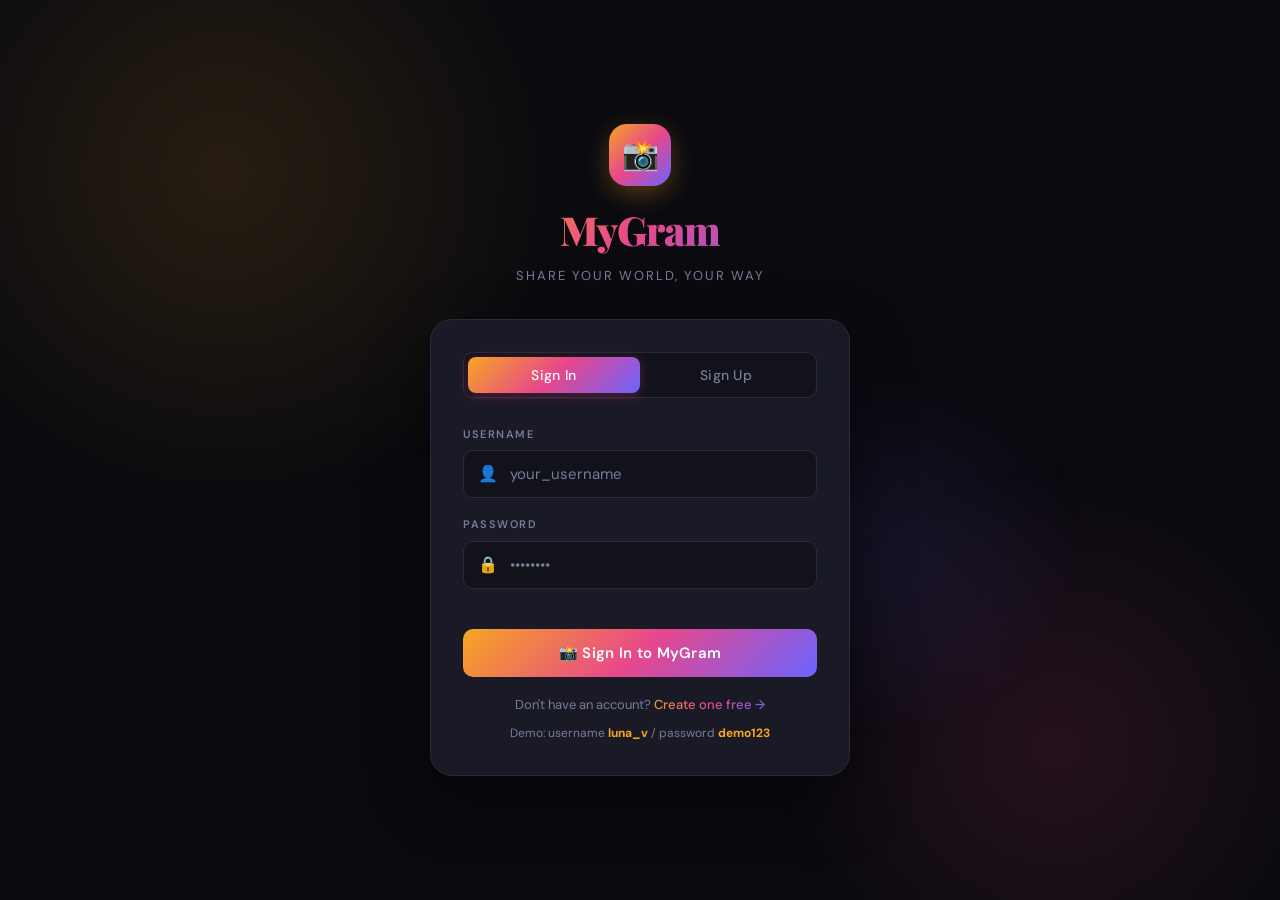
==== pages/profile.html @ d36766fc "Initial commit - MyGram full stack project" ====
<!DOCTYPE html>
<html lang="en">
<head>
  <meta charset="UTF-8">
  <meta name="viewport" content="width=device-width, initial-scale=1.0">
  <title>MyGram — Profile</title>
  <link rel="stylesheet" href="../css/main.css">
  <link rel="stylesheet" href="../css/components.css">
</head>
<body>

<!-- ── Topbar ──────────────────────────────────────────── -->
<div class="topbar">
  <div class="topbar-logo logo-font">MyGram</div>
  <nav class="nav-links">
    <a class="nav-link" href="feed.html">🏠 Home</a>
    <a class="nav-link" href="explore.html">🔍 Explore</a>
  </nav>
  <div class="topbar-actions">
    <button class="icon-btn" onclick="window.location.href='feed.html'" title="Back">←</button>
    <div class="nav-avatar" id="nav-avatar" onclick="window.location.href='profile.html'"></div>
  </div>
</div>

<!-- ── Page ────────────────────────────────────────────── -->
<div class="page-wrap" style="max-width:700px">

  <!-- Profile Header -->
  <div class="profile-header" id="profile-header">
    <div class="profile-avatar-lg" id="profile-avatar-lg"></div>
    <div class="profile-info" style="flex:1">
      <h2 id="profile-username">—</h2>
      <div class="handle" id="profile-handle">@—</div>
      <div class="bio" id="profile-bio"></div>

      <div style="display:flex;align-items:center;gap:16px;flex-wrap:wrap">
        <div class="profile-info-stats">
          <div class="profile-stat">
            <div class="profile-stat-num" id="profile-post-count">0</div>
            <div class="profile-stat-label">Posts</div>
          </div>
          <div class="profile-stat" style="margin-left:20px">
            <div class="profile-stat-num" id="profile-follower-count">0</div>
            <div class="profile-stat-label">Followers</div>
          </div>
          <div class="profile-stat" style="margin-left:20px">
            <div class="profile-stat-num" id="profile-following-count">0</div>
            <div class="profile-stat-label">Following</div>
          </div>
        </div>

        <div id="profile-actions" style="margin-left:auto"></div>
      </div>
    </div>
  </div>

  <!-- Edit bio section (own profile only) -->
  <div id="edit-bio-wrap" class="sidebar-card" style="display:none;margin-bottom:16px">
    <div class="sidebar-title">Edit Bio</div>
    <div style="display:flex;gap:8px">
      <input class="form-input" style="padding:10px 14px" id="bio-input" placeholder="Tell the world about yourself..." maxlength="120">
      <button class="btn-primary" style="padding:10px 18px;white-space:nowrap" onclick="saveBio()">Save</button>
    </div>
  </div>

  <!-- Posts Grid -->
  <div class="sidebar-card">
    <div class="section-head">
      <h3 id="posts-section-title">Posts</h3>
    </div>
    <div class="post-grid" id="profile-grid"></div>
    <div id="profile-no-posts" style="display:none;text-align:center;padding:40px;color:var(--muted)">
      <div style="font-size:36px;margin-bottom:10px">📭</div>
      No posts yet.
    </div>
  </div>

</div>

<!-- Post detail modal (click grid item) -->
<div class="modal-overlay" id="post-detail-modal" onclick="if(event.target===this)closeDetailModal()">
  <div class="modal-card" id="post-detail-content" style="max-width:520px"></div>
</div>

<script src="../js/storage.js"></script>
<script src="../js/app.js"></script>
<script src="../js/posts.js"></script>
<script src="../js/auth.js"></script>
<script>
requireAuth();

const me = currentUser();

// Who are we viewing? (?user=xxx or own profile)
const params = new URLSearchParams(window.location.search);
const viewUser = params.get('user') || me;
const isOwnProfile = viewUser === me;

// Nav avatar
const navAv = document.getElementById('nav-avatar');
navAv.textContent = avatarLetter(me);
navAv.style.background = avatarColor(me);

// Build profile header
function renderProfileHeader() {
  const userData = Storage.findUser(viewUser) || { username: viewUser, bio: '', joined: Date.now() };
  const posts      = Storage.getPostsByUser(viewUser);
  const followers  = Storage.getFollowers(viewUser);
  const following  = Storage.getFollowing(viewUser);

  const av = document.getElementById('profile-avatar-lg');
  av.textContent = avatarLetter(viewUser);
  av.style.background = avatarColor(viewUser);

  document.getElementById('profile-username').textContent = viewUser;
  document.getElementById('profile-handle').textContent   = '@' + viewUser;
  document.getElementById('profile-bio').textContent      = userData.bio || '';

  document.getElementById('profile-post-count').textContent     = posts.length;
  document.getElementById('profile-follower-count').textContent  = followers.length;
  document.getElementById('profile-following-count').textContent = following.length;

  document.title = 'MyGram — ' + viewUser;

  const actionsWrap = document.getElementById('profile-actions');
  if (isOwnProfile) {
    actionsWrap.innerHTML = `<button class="btn-outline" onclick="toggleEditBio()">✏️ Edit Bio</button>`;
    document.getElementById('edit-bio-wrap').querySelector('#bio-input').value = userData.bio || '';
    document.getElementById('posts-section-title').textContent = 'Your Posts';
  } else {
    const isFollowing = Storage.isFollowing(me, viewUser);
    actionsWrap.innerHTML = `
      <button class="follow-btn ${isFollowing ? 'following' : ''}" id="profile-follow-btn"
        onclick="toggleProfileFollow()">${isFollowing ? 'Following' : 'Follow'}</button>`;
  }
}

function toggleProfileFollow() {
  const nowFollowing = Storage.toggleFollow(me, viewUser);
  const btn = document.getElementById('profile-follow-btn');
  btn.textContent = nowFollowing ? 'Following' : 'Follow';
  btn.classList.toggle('following', nowFollowing);
  document.getElementById('profile-follower-count').textContent = Storage.getFollowers(viewUser).length;
  showToast(nowFollowing ? '✅ Following ' + viewUser : '👋 Unfollowed ' + viewUser);
}

function toggleEditBio() {
  const wrap = document.getElementById('edit-bio-wrap');
  wrap.style.display = wrap.style.display === 'none' ? 'block' : 'none';
}

function saveBio() {
  const bio = document.getElementById('bio-input').value.trim();
  const users = Storage.getUsers();
  const idx = users.findIndex(u => u.username === me);
  if (idx !== -1) { users[idx].bio = bio; Storage.saveUsers(users); }
  document.getElementById('profile-bio').textContent = bio;
  document.getElementById('edit-bio-wrap').style.display = 'none';
  showToast('✅ Bio updated!');
}

// Build post grid
function renderProfileGrid() {
  const posts = Storage.getPostsByUser(viewUser);
  const grid  = document.getElementById('profile-grid');
  const noPosts = document.getElementById('profile-no-posts');

  if (posts.length === 0) {
    grid.style.display = 'none';
    noPosts.style.display = 'block';
    if (isOwnProfile) {
      noPosts.innerHTML = `
        <div style="font-size:36px;margin-bottom:10px">📷</div>
        <p style="margin-bottom:16px">You haven't posted anything yet!</p>
        <a href="feed.html"><button class="btn-primary">Create your first post</button></a>`;
    }
    return;
  }

  grid.innerHTML = posts.map(p => `
    <div class="grid-post" onclick="openPostDetail('${p.id}')">
      <span>${p.emoji || '✨'}</span>
      <div class="grid-post-overlay">
        <div class="grid-post-stat">❤️ ${(p.likes||[]).length}</div>
        <div class="grid-post-stat">💬 ${(p.comments||[]).length}</div>
      </div>
    </div>`).join('');
}

// Post detail modal
function openPostDetail(postId) {
  const post = Storage.getPosts().find(p => p.id === postId);
  if (!post) return;
  document.getElementById('post-detail-content').innerHTML = buildPostCard(post);
  document.getElementById('post-detail-modal').classList.add('show');
}

function closeDetailModal() {
  document.getElementById('post-detail-modal').classList.remove('show');
}

// Init
if (isOwnProfile) document.getElementById('edit-bio-wrap').style.display = 'none';
renderProfileHeader();
renderProfileGrid();
</script>
</body>
</html>
---- css/main.css ----
/* ============================================================
   MyGram — main.css
   Global variables, reset, typography, toast
============================================================ */

@import url('https://fonts.googleapis.com/css2?family=Playfair+Display:wght@700;900&family=DM+Sans:wght@300;400;500;600&display=swap');

/* ── Variables ─────────────────────────────────────────── */
:root {
  --bg:       #0a0a0f;
  --surface:  #12121a;
  --card:     #1a1a26;
  --border:   #2a2a3e;
  --accent:   #f5a623;
  --accent2:  #e8478b;
  --accent3:  #6c63ff;
  --text:     #f0eeff;
  --muted:    #7a7a9a;
  --danger:   #ff6b6b;
  --success:  #1db954;
  --grad:     linear-gradient(135deg, #f5a623, #e8478b, #6c63ff);
  --radius:   16px;
  --radius-sm:10px;
  --shadow:   0 8px 32px rgba(0,0,0,0.4);
  --nav-h:    64px;
}

/* ── Reset ─────────────────────────────────────────────── */
*, *::before, *::after { margin: 0; padding: 0; box-sizing: border-box; }
html { scroll-behavior: smooth; }
body {
  font-family: 'DM Sans', sans-serif;
  background: var(--bg);
  color: var(--text);
  min-height: 100vh;
  line-height: 1.6;
  -webkit-font-smoothing: antialiased;
}
a { color: inherit; text-decoration: none; }
button { cursor: pointer; font-family: inherit; }
input, textarea { font-family: inherit; }
img { display: block; max-width: 100%; }

/* ── Typography ────────────────────────────────────────── */
.logo-font {
  font-family: 'Playfair Display', serif;
  font-weight: 900;
  background: var(--grad);
  -webkit-background-clip: text;
  -webkit-text-fill-color: transparent;
  background-clip: text;
}
h1, h2, h3 { font-family: 'Playfair Display', serif; font-weight: 700; }

/* ── Avatar ────────────────────────────────────────────── */
.avatar {
  border-radius: 50%;
  display: flex;
  align-items: center;
  justify-content: center;
  font-weight: 700;
  color: #fff;
  flex-shrink: 0;
  letter-spacing: -0.5px;
}

/* ── Topbar ────────────────────────────────────────────── */
.topbar {
  position: fixed;
  top: 0; left: 0; right: 0;
  z-index: 100;
  height: var(--nav-h);
  background: rgba(10,10,15,0.9);
  backdrop-filter: blur(20px);
  border-bottom: 1px solid var(--border);
  display: flex;
  align-items: center;
  padding: 0 20px;
  gap: 12px;
}
.topbar-logo { flex: 1; font-size: 28px; letter-spacing: -1px; }
.topbar-actions { display: flex; gap: 8px; align-items: center; }

/* ── Buttons ────────────────────────────────────────────── */
.btn-primary {
  padding: 11px 24px;
  background: var(--grad);
  border: none;
  border-radius: var(--radius-sm);
  color: #fff;
  font-size: 14px;
  font-weight: 600;
  transition: opacity .2s, transform .2s;
  letter-spacing: 0.3px;
}
.btn-primary:hover { opacity: 0.88; transform: translateY(-1px); }
.btn-primary:active { transform: translateY(0); }

.btn-outline {
  padding: 10px 20px;
  background: transparent;
  border: 1px solid var(--border);
  border-radius: var(--radius-sm);
  color: var(--muted);
  font-size: 14px;
  font-weight: 500;
  transition: all .2s;
}
.btn-outline:hover { border-color: var(--accent); color: var(--accent); }

.icon-btn {
  width: 40px; height: 40px;
  border-radius: var(--radius-sm);
  border: 1px solid var(--border);
  background: var(--card);
  color: var(--text);
  font-size: 18px;
  display: flex; align-items: center; justify-content: center;
  transition: all .2s;
}
.icon-btn:hover { background: var(--border); }

/* ── Form Inputs ────────────────────────────────────────── */
.form-input {
  width: 100%;
  padding: 13px 16px 13px 46px;
  background: var(--surface);
  border: 1px solid var(--border);
  border-radius: var(--radius-sm);
  color: var(--text);
  font-size: 15px;
  outline: none;
  transition: border-color .2s, box-shadow .2s;
}
.form-input::placeholder { color: var(--muted); }
.form-input:focus {
  border-color: var(--accent);
  box-shadow: 0 0 0 3px rgba(245,166,35,0.12);
}

.form-group { margin-bottom: 18px; }
.form-label {
  display: block;
  font-size: 11px;
  font-weight: 600;
  color: var(--muted);
  text-transform: uppercase;
  letter-spacing: 1.5px;
  margin-bottom: 7px;
}
.input-wrap { position: relative; }
.input-icon {
  position: absolute;
  left: 15px; top: 50%;
  transform: translateY(-50%);
  font-size: 16px;
  pointer-events: none;
}

/* ── Error message ──────────────────────────────────────── */
.error-msg {
  color: var(--danger);
  font-size: 13px;
  min-height: 18px;
  margin-top: 8px;
  text-align: center;
}
@keyframes shake {
  0%,100%{transform:translateX(0)} 20%{transform:translateX(-6px)} 60%{transform:translateX(6px)}
}
.shake { animation: shake .35s ease; }

/* ── Toast ──────────────────────────────────────────────── */
.mg-toast {
  position: fixed;
  bottom: 28px; left: 50%;
  transform: translateX(-50%) translateY(80px);
  background: var(--card);
  border: 1px solid var(--border);
  border-radius: 40px;
  padding: 12px 24px;
  font-size: 14px;
  font-weight: 500;
  z-index: 9999;
  opacity: 0;
  transition: transform .4s cubic-bezier(.34,1.56,.64,1), opacity .3s;
  white-space: nowrap;
  box-shadow: var(--shadow);
  pointer-events: none;
}
.mg-toast.show {
  transform: translateX(-50%) translateY(0);
  opacity: 1;
}

/* ── Empty State ────────────────────────────────────────── */
.empty-state {
  text-align: center;
  padding: 60px 20px;
  color: var(--muted);
}
.empty-icon { font-size: 48px; margin-bottom: 12px; }
.empty-title { font-size: 18px; font-weight: 600; color: var(--text); margin-bottom: 6px; }
.empty-sub { font-size: 14px; margin-bottom: 20px; }

/* ── Tags ───────────────────────────────────────────────── */
.tag {
  display: inline-block;
  padding: 3px 10px;
  border-radius: 20px;
  font-size: 12px;
  font-weight: 500;
  background: rgba(108,99,255,0.14);
  color: #a09fff;
  border: 1px solid rgba(108,99,255,0.2);
  cursor: pointer;
  transition: background .2s;
}
.tag:hover { background: rgba(108,99,255,0.25); }

/* ── Page wrapper ───────────────────────────────────────── */
.page-wrap {
  max-width: 1000px;
  margin: 0 auto;
  padding: calc(var(--nav-h) + 20px) 16px 32px;
}
.feed-layout {
  display: grid;
  grid-template-columns: 1fr 300px;
  gap: 20px;
}
@media (max-width: 720px) {
  .feed-layout { grid-template-columns: 1fr; }
  .sidebar { display: none; }
}

/* ── Post Card ──────────────────────────────────────────── */
.post-card {
  background: var(--card);
  border: 1px solid var(--border);
  border-radius: var(--radius);
  overflow: hidden;
  margin-bottom: 16px;
  transition: box-shadow .2s;
  animation: fadeUp .35s ease both;
}
.post-card:hover { box-shadow: var(--shadow); }
@keyframes fadeUp {
  from { opacity: 0; transform: translateY(16px); }
  to   { opacity: 1; transform: translateY(0); }
}

.post-header {
  display: flex;
  align-items: center;
  padding: 14px 16px;
  gap: 10px;
}
.post-user-link {
  display: flex; align-items: center; gap: 10px; flex: 1;
}
.post-username { font-weight: 600; font-size: 14px; }
.post-time { font-size: 12px; color: var(--muted); }

.post-emoji-banner {
  background: var(--surface);
  text-align: center;
  font-size: 56px;
  padding: 20px;
  border-top: 1px solid var(--border);
  border-bottom: 1px solid var(--border);
}
.post-body { padding: 14px 16px 0; }
.post-text { font-size: 15px; line-height: 1.65; margin-bottom: 10px; }
.post-tags { display: flex; flex-wrap: wrap; gap: 6px; margin-bottom: 14px; }

.post-delete-btn {
  background: transparent;
  border: none;
  font-size: 16px;
  color: var(--muted);
  padding: 4px 6px;
  border-radius: 8px;
  transition: background .2s;
}
.post-delete-btn:hover { background: rgba(255,107,107,0.15); }

/* ── Post Actions ───────────────────────────────────────── */
.post-actions {
  display: flex;
  gap: 4px;
  padding: 10px 12px;
  border-top: 1px solid var(--border);
}
.action-btn {
  display: flex; align-items: center; gap: 6px;
  padding: 8px 12px;
  border-radius: var(--radius-sm);
  border: none;
  background: transparent;
  color: var(--muted);
  font-size: 13px;
  font-weight: 500;
  transition: all .2s;
}
.action-btn:hover { background: var(--surface); color: var(--text); }
.action-btn.liked { color: #e8478b; }
.like-btn:hover { color: #e8478b; }
.comment-btn:hover { color: var(--accent3); }
.share-btn:hover { color: var(--accent); }

/* ── Comments ───────────────────────────────────────────── */
.comment-box {
  border-top: 1px solid var(--border);
  padding: 12px 16px;
  background: var(--surface);
}
.comments-list { margin-bottom: 12px; }
.comment-item {
  display: flex; gap: 10px;
  margin-bottom: 10px;
}
.comment-body { flex: 1; }
.comment-user { font-weight: 600; font-size: 13px; margin-right: 6px; }
.comment-text { font-size: 13px; color: var(--text); }
.comment-time { font-size: 11px; color: var(--muted); margin-top: 2px; }
.no-comments { font-size: 13px; color: var(--muted); text-align: center; padding: 8px 0; }

.comment-input-wrap {
  display: flex; align-items: center; gap: 8px;
}
.comment-input {
  flex: 1; padding: 9px 14px;
  background: var(--card);
  border: 1px solid var(--border);
  border-radius: 30px;
  color: var(--text);
  font-size: 13px;
  outline: none;
  transition: border-color .2s;
}
.comment-input:focus { border-color: var(--accent); }
.comment-send {
  padding: 8px 16px;
  background: var(--grad);
  border: none;
  border-radius: 30px;
  color: #fff;
  font-size: 13px;
  font-weight: 600;
  white-space: nowrap;
  transition: opacity .2s;
}
.comment-send:hover { opacity: 0.85; }

/* ── Modal ──────────────────────────────────────────────── */
.modal-overlay {
  display: none;
  position: fixed; inset: 0;
  background: rgba(0,0,0,0.75);
  backdrop-filter: blur(8px);
  z-index: 200;
  align-items: center;
  justify-content: center;
  padding: 20px;
}
.modal-overlay.show { display: flex; animation: fadeIn .2s ease; }
@keyframes fadeIn { from{opacity:0} to{opacity:1} }

.modal-card {
  background: var(--card);
  border: 1px solid var(--border);
  border-radius: 24px;
  padding: 32px;
  width: 100%; max-width: 480px;
  animation: slideUp .3s ease;
}
@keyframes slideUp {
  from { opacity:0; transform:translateY(20px); }
  to   { opacity:1; transform:translateY(0); }
}
.modal-title { font-size: 22px; margin-bottom: 4px; }
.modal-sub { font-size: 14px; color: var(--muted); margin-bottom: 20px; }

.post-textarea {
  width: 100%;
  padding: 13px 16px;
  background: var(--surface);
  border: 1px solid var(--border);
  border-radius: var(--radius-sm);
  color: var(--text);
  font-size: 15px;
  resize: none;
  height: 120px;
  outline: none;
  margin-bottom: 12px;
  transition: border-color .2s;
}
.post-textarea:focus { border-color: var(--accent); }

.emoji-row {
  display: flex; flex-wrap: wrap; gap: 6px;
  margin-bottom: 18px;
}
.emoji-pick {
  font-size: 22px; padding: 4px;
  border-radius: 8px; cursor: pointer;
  transition: background .15s;
  background: transparent; border: none;
}
.emoji-pick:hover { background: var(--surface); }

.modal-btns { display: flex; gap: 10px; }
.btn-cancel {
  flex: 1; padding: 12px;
  background: transparent;
  border: 1px solid var(--border);
  border-radius: var(--radius-sm);
  color: var(--muted);
  font-size: 15px;
  font-weight: 500;
  transition: all .2s;
}
.btn-cancel:hover { border-color: var(--muted); color: var(--text); }

/* ── Sidebar ────────────────────────────────────────────── */
.sidebar-card {
  background: var(--card);
  border: 1px solid var(--border);
  border-radius: var(--radius);
  padding: 20px;
  margin-bottom: 16px;
}
.sidebar-title {
  font-size: 11px; font-weight: 700;
  color: var(--muted);
  text-transform: uppercase;
  letter-spacing: 1.5px;
  margin-bottom: 14px;
}

/* ── Stories ────────────────────────────────────────────── */
.stories-wrap {
  background: var(--card);
  border: 1px solid var(--border);
  border-radius: var(--radius);
  padding: 16px;
  margin-bottom: 16px;
  overflow-x: auto;
  scrollbar-width: none;
}
.stories-wrap::-webkit-scrollbar { display: none; }
.stories-track { display: flex; gap: 14px; min-width: max-content; }
.story-item {
  display: flex; flex-direction: column; align-items: center;
  gap: 6px; cursor: pointer;
  transition: transform .2s;
}
.story-item:hover { transform: scale(1.05); }
.story-ring {
  width: 60px; height: 60px; border-radius: 50%;
  background: var(--grad); padding: 2px;
  display: flex; align-items: center; justify-content: center;
}
.story-ring.unseen { background: var(--border); }
.story-inner {
  width: 54px; height: 54px; border-radius: 50%;
  background: var(--bg);
  display: flex; align-items: center; justify-content: center;
  font-size: 24px; border: 2px solid var(--bg);
}
.story-name { font-size: 11px; color: var(--muted); max-width: 62px; overflow: hidden; text-overflow: ellipsis; white-space: nowrap; }

/* ── Responsive ─────────────────────────────────────────── */
@media (max-width: 500px) {
  .modal-card { padding: 24px 18px; }
  .topbar { padding: 0 14px; }
}
---- css/components.css ----
/* ============================================================
   MyGram — components.css
   Nav, profile cards, follow button, stats, explore grid
============================================================ */

/* ── Nav avatar ─────────────────────────────────────────── */
.nav-avatar {
  width: 36px; height: 36px;
  border-radius: 50%;
  display: flex; align-items: center; justify-content: center;
  font-weight: 700; font-size: 14px; color: #fff;
  cursor: pointer;
  box-shadow: 0 0 0 2px var(--accent);
  flex-shrink: 0;
}

/* ── Nav Links ──────────────────────────────────────────── */
.nav-links { display: flex; gap: 4px; }
.nav-link {
  padding: 8px 14px;
  border-radius: var(--radius-sm);
  color: var(--muted);
  font-size: 14px;
  font-weight: 500;
  transition: all .2s;
  display: flex; align-items: center; gap: 6px;
}
.nav-link:hover { background: var(--surface); color: var(--text); }
.nav-link.active { color: var(--accent); }

/* ── Sidebar profile card ───────────────────────────────── */
.profile-mini {
  display: flex; align-items: center; gap: 12px;
  margin-bottom: 14px;
}
.profile-mini-info {}
.profile-mini-name { font-weight: 700; font-size: 15px; }
.profile-mini-handle { font-size: 13px; color: var(--muted); }

.profile-stats {
  display: grid;
  grid-template-columns: repeat(3, 1fr);
  gap: 8px;
}
.stat-box {
  background: var(--surface);
  border: 1px solid var(--border);
  border-radius: var(--radius-sm);
  padding: 10px 6px;
  text-align: center;
  transition: border-color .2s;
}
.stat-box:hover { border-color: var(--accent); }
.stat-num {
  font-size: 18px; font-weight: 700;
  background: var(--grad);
  -webkit-background-clip: text;
  -webkit-text-fill-color: transparent;
  background-clip: text;
}
.stat-label { font-size: 10px; color: var(--muted); text-transform: uppercase; letter-spacing: 0.5px; margin-top: 2px; }

/* ── Follow button ──────────────────────────────────────── */
.follow-btn {
  padding: 7px 16px;
  border-radius: var(--radius-sm);
  background: var(--grad);
  border: none;
  color: #fff;
  font-size: 13px;
  font-weight: 600;
  white-space: nowrap;
  transition: opacity .2s, transform .15s;
}
.follow-btn:hover { opacity: 0.85; transform: scale(1.03); }
.follow-btn.following {
  background: transparent;
  border: 1px solid var(--border);
  color: var(--muted);
}
.follow-btn.following:hover { border-color: var(--danger); color: var(--danger); }

/* ── Suggest list item ──────────────────────────────────── */
.suggest-item {
  display: flex; align-items: center; gap: 10px;
  margin-bottom: 12px;
  padding: 8px; border-radius: var(--radius-sm);
  transition: background .15s;
}
.suggest-item:hover { background: var(--surface); }
.suggest-info { flex: 1; min-width: 0; }
.suggest-name { font-weight: 600; font-size: 14px; white-space: nowrap; overflow: hidden; text-overflow: ellipsis; }
.suggest-meta { font-size: 12px; color: var(--muted); }

/* ── Profile Page Header ────────────────────────────────── */
.profile-header {
  background: var(--card);
  border: 1px solid var(--border);
  border-radius: var(--radius);
  padding: 28px;
  display: flex;
  align-items: center;
  gap: 24px;
  margin-bottom: 20px;
}
.profile-avatar-lg {
  width: 88px; height: 88px;
  border-radius: 50%;
  display: flex; align-items: center; justify-content: center;
  font-size: 36px; font-weight: 700; color: #fff;
  box-shadow: 0 0 0 3px var(--accent);
  flex-shrink: 0;
}
.profile-info {}
.profile-info h2 { font-size: 24px; font-family: 'Playfair Display', serif; margin-bottom: 4px; }
.profile-info .handle { color: var(--muted); font-size: 14px; margin-bottom: 8px; }
.profile-info .bio { font-size: 14px; color: var(--text); margin-bottom: 14px; }
.profile-info-stats { display: flex; gap: 20px; }
.profile-stat { text-align: center; }
.profile-stat-num { font-size: 20px; font-weight: 700; }
.profile-stat-label { font-size: 12px; color: var(--muted); }

/* ── Post Grid (profile page) ───────────────────────────── */
.post-grid {
  display: grid;
  grid-template-columns: repeat(3, 1fr);
  gap: 4px;
}
@media (max-width: 500px) { .post-grid { grid-template-columns: repeat(2, 1fr); } }

.grid-post {
  aspect-ratio: 1;
  background: var(--card);
  border: 1px solid var(--border);
  border-radius: 8px;
  display: flex; align-items: center; justify-content: center;
  font-size: 42px;
  cursor: pointer;
  transition: all .2s;
  position: relative;
  overflow: hidden;
}
.grid-post:hover { transform: scale(0.97); border-color: var(--accent); }
.grid-post-overlay {
  position: absolute; inset: 0;
  background: rgba(0,0,0,0.55);
  display: flex; align-items: center; justify-content: center;
  gap: 14px;
  opacity: 0; transition: opacity .2s;
}
.grid-post:hover .grid-post-overlay { opacity: 1; }
.grid-post-stat { color: #fff; font-size: 13px; font-weight: 600; display: flex; align-items: center; gap: 4px; }

/* ── Explore Search ─────────────────────────────────────── */
.search-bar {
  position: relative;
  margin-bottom: 20px;
}
.search-input {
  width: 100%;
  padding: 14px 16px 14px 48px;
  background: var(--card);
  border: 1px solid var(--border);
  border-radius: 40px;
  color: var(--text);
  font-size: 15px;
  outline: none;
  transition: border-color .2s, box-shadow .2s;
}
.search-input::placeholder { color: var(--muted); }
.search-input:focus { border-color: var(--accent); box-shadow: 0 0 0 3px rgba(245,166,35,0.1); }
.search-icon {
  position: absolute; left: 18px; top: 50%;
  transform: translateY(-50%);
  font-size: 18px; pointer-events: none;
}

/* ── Trending Tags ──────────────────────────────────────── */
.tag-cloud { display: flex; flex-wrap: wrap; gap: 8px; margin-bottom: 20px; }
.tag-pill {
  padding: 6px 14px;
  border-radius: 30px;
  background: var(--card);
  border: 1px solid var(--border);
  color: var(--muted);
  font-size: 13px; font-weight: 500;
  cursor: pointer;
  transition: all .2s;
}
.tag-pill:hover, .tag-pill.active { border-color: var(--accent); color: var(--accent); background: rgba(245,166,35,0.06); }

/* ── Logout button ──────────────────────────────────────── */
.logout-btn {
  width: 100%; padding: 10px;
  margin-top: 12px;
  background: transparent;
  border: 1px solid rgba(255,107,107,0.3);
  border-radius: var(--radius-sm);
  color: #ff8888;
  font-size: 13px; font-weight: 500;
  transition: all .2s;
}
.logout-btn:hover { background: rgba(255,107,107,0.1); border-color: #ff8888; }

/* ── Section heading ────────────────────────────────────── */
.section-head {
  display: flex; align-items: center; justify-content: space-between;
  margin-bottom: 14px;
}
.section-head h3 { font-family: 'DM Sans', sans-serif; font-size: 15px; font-weight: 600; }
.section-head a { font-size: 13px; color: var(--accent); }

/* ── Feed filter tabs ───────────────────────────────────── */
.feed-tabs {
  display: flex; gap: 4px;
  background: var(--card);
  border: 1px solid var(--border);
  border-radius: var(--radius-sm);
  padding: 4px;
  margin-bottom: 16px;
}
.feed-tab {
  flex: 1; padding: 9px;
  border: none; background: transparent;
  color: var(--muted); font-size: 13px; font-weight: 500;
  border-radius: 8px; transition: all .2s;
}
.feed-tab.active { background: var(--grad); color: #fff; }
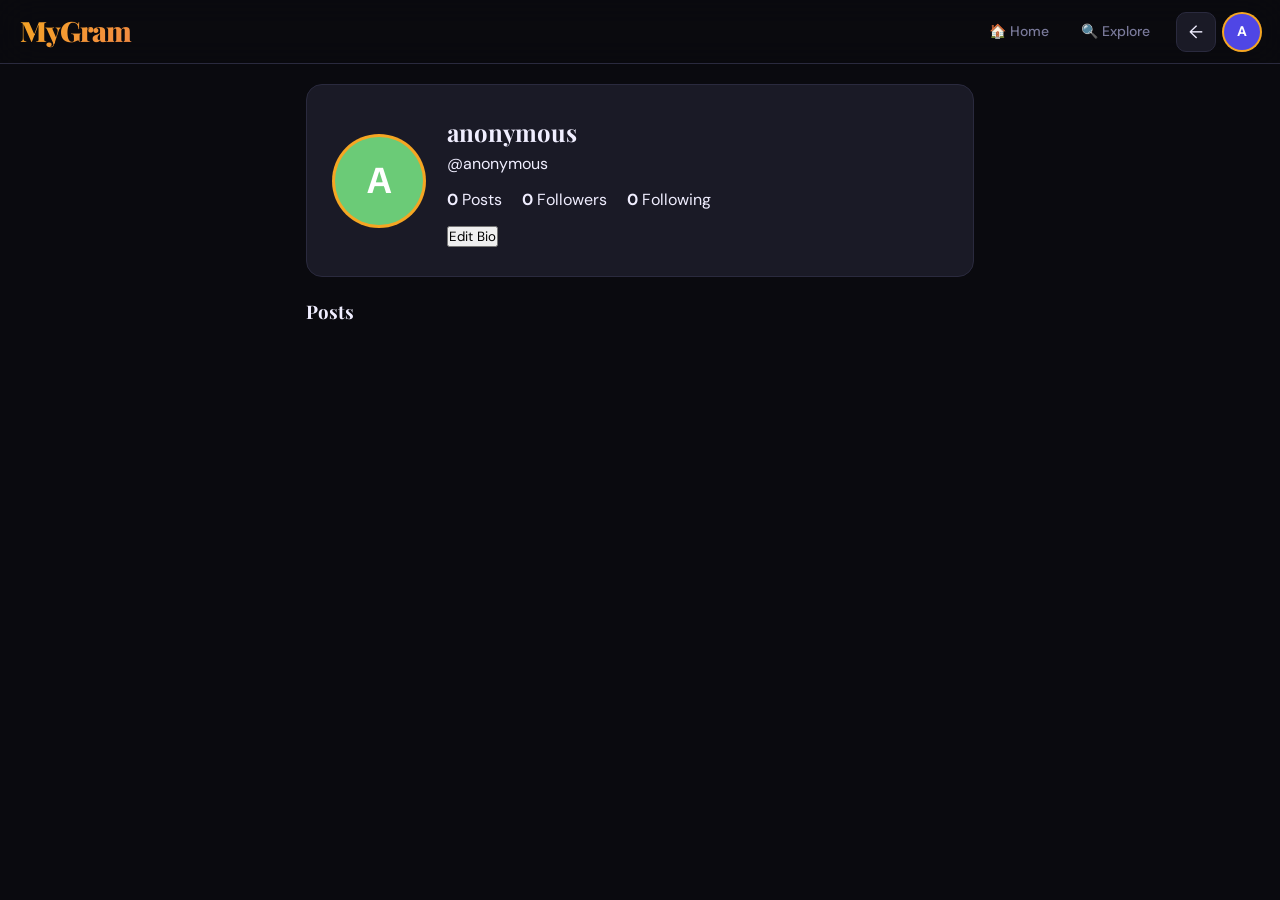
==== commit 50fc2b1c: "follow" ====
--- a/pages/profile.html
+++ b/pages/profile.html
@@ -9,7 +9,7 @@
 </head>
 <body>
 
-<!-- ── Topbar ──────────────────────────────────────────── -->
+<!-- Topbar -->
 <div class="topbar">
   <div class="topbar-logo logo-font">MyGram</div>
   <nav class="nav-links">
@@ -17,192 +17,228 @@
     <a class="nav-link" href="explore.html">🔍 Explore</a>
   </nav>
   <div class="topbar-actions">
-    <button class="icon-btn" onclick="window.location.href='feed.html'" title="Back">←</button>
-    <div class="nav-avatar" id="nav-avatar" onclick="window.location.href='profile.html'"></div>
+    <button class="icon-btn" onclick="window.location.href='feed.html'">←</button>
+    <div class="nav-avatar" id="nav-avatar"></div>
   </div>
 </div>
 
-<!-- ── Page ────────────────────────────────────────────── -->
 <div class="page-wrap" style="max-width:700px">
 
   <!-- Profile Header -->
-  <div class="profile-header" id="profile-header">
+  <div class="profile-header">
     <div class="profile-avatar-lg" id="profile-avatar-lg"></div>
-    <div class="profile-info" style="flex:1">
+
+    <div style="flex:1">
       <h2 id="profile-username">—</h2>
-      <div class="handle" id="profile-handle">@—</div>
-      <div class="bio" id="profile-bio"></div>
-
-      <div style="display:flex;align-items:center;gap:16px;flex-wrap:wrap">
-        <div class="profile-info-stats">
-          <div class="profile-stat">
-            <div class="profile-stat-num" id="profile-post-count">0</div>
-            <div class="profile-stat-label">Posts</div>
-          </div>
-          <div class="profile-stat" style="margin-left:20px">
-            <div class="profile-stat-num" id="profile-follower-count">0</div>
-            <div class="profile-stat-label">Followers</div>
-          </div>
-          <div class="profile-stat" style="margin-left:20px">
-            <div class="profile-stat-num" id="profile-following-count">0</div>
-            <div class="profile-stat-label">Following</div>
-          </div>
-        </div>
-
-        <div id="profile-actions" style="margin-left:auto"></div>
+      <div id="profile-handle">@—</div>
+      <div id="profile-bio"></div>
+
+      <div style="display:flex;gap:20px;margin-top:10px">
+        <div><b id="profile-post-count">0</b> Posts</div>
+        <div><b id="profile-follower-count">0</b> Followers</div>
+        <div><b id="profile-following-count">0</b> Following</div>
       </div>
+
+      <div id="profile-actions" style="margin-top:10px"></div>
     </div>
   </div>
 
-  <!-- Edit bio section (own profile only) -->
-  <div id="edit-bio-wrap" class="sidebar-card" style="display:none;margin-bottom:16px">
-    <div class="sidebar-title">Edit Bio</div>
-    <div style="display:flex;gap:8px">
-      <input class="form-input" style="padding:10px 14px" id="bio-input" placeholder="Tell the world about yourself..." maxlength="120">
-      <button class="btn-primary" style="padding:10px 18px;white-space:nowrap" onclick="saveBio()">Save</button>
-    </div>
-  </div>
-
-  <!-- Posts Grid -->
-  <div class="sidebar-card">
-    <div class="section-head">
-      <h3 id="posts-section-title">Posts</h3>
-    </div>
-    <div class="post-grid" id="profile-grid"></div>
-    <div id="profile-no-posts" style="display:none;text-align:center;padding:40px;color:var(--muted)">
-      <div style="font-size:36px;margin-bottom:10px">📭</div>
-      No posts yet.
-    </div>
+  <!-- Edit Bio -->
+  <div id="edit-bio-wrap" style="display:none;margin:15px 0">
+    <input id="bio-input" placeholder="Enter bio">
+    <button onclick="saveBio()">Save</button>
+  </div>
+
+  <!-- Posts -->
+  <div>
+    <h3 id="posts-section-title">Posts</h3>
+    <div id="profile-grid"></div>
+    <div id="profile-no-posts" style="display:none">No posts</div>
   </div>
 
 </div>
 
-<!-- Post detail modal (click grid item) -->
-<div class="modal-overlay" id="post-detail-modal" onclick="if(event.target===this)closeDetailModal()">
-  <div class="modal-card" id="post-detail-content" style="max-width:520px"></div>
-</div>
-
 <script src="../js/storage.js"></script>
-<script src="../js/app.js"></script>
+<!-- <script src="../js/app.js"></script> -->
 <script src="../js/posts.js"></script>
 <script src="../js/auth.js"></script>
+
 <script>
-requireAuth();
-
-const me = currentUser();
-
-// Who are we viewing? (?user=xxx or own profile)
+// requireAuth();
+
+const me = localStorage.getItem("currentUser") || "anonymous";
+
+// FIXED ❗
 const params = new URLSearchParams(window.location.search);
 const viewUser = params.get('user') || me;
 const isOwnProfile = viewUser === me;
 
-// Nav avatar
+// Avatar
 const navAv = document.getElementById('nav-avatar');
-navAv.textContent = avatarLetter(me);
-navAv.style.background = avatarColor(me);
-
-// Build profile header
+navAv.textContent = me.charAt(0).toUpperCase();
+navAv.style.background = "#4f46e5";
+
+// HEADER
 function renderProfileHeader() {
-  const userData = Storage.findUser(viewUser) || { username: viewUser, bio: '', joined: Date.now() };
-  const posts      = Storage.getPostsByUser(viewUser);
-  const followers  = Storage.getFollowers(viewUser);
-  const following  = Storage.getFollowing(viewUser);
-
-  const av = document.getElementById('profile-avatar-lg');
-  av.textContent = avatarLetter(viewUser);
-  av.style.background = avatarColor(viewUser);
+  const userData = Storage.findUser(viewUser) || { username: viewUser, bio: '' };
+  const posts = Storage.getPostsByUser(viewUser);
+  const followers = Storage.getFollowers(viewUser);
+  const following = Storage.getFollowing(viewUser);
+
+  document.getElementById('profile-avatar-lg').textContent = avatarLetter(viewUser);
+  document.getElementById('profile-avatar-lg').style.background = avatarColor(viewUser);
 
   document.getElementById('profile-username').textContent = viewUser;
-  document.getElementById('profile-handle').textContent   = '@' + viewUser;
-  document.getElementById('profile-bio').textContent      = userData.bio || '';
-
-  document.getElementById('profile-post-count').textContent     = posts.length;
-  document.getElementById('profile-follower-count').textContent  = followers.length;
+  document.getElementById('profile-handle').textContent = '@' + viewUser;
+  document.getElementById('profile-bio').textContent = userData.bio || '';
+
+  document.getElementById('profile-post-count').textContent = posts.length;
+  document.getElementById('profile-follower-count').textContent = followers.length;
   document.getElementById('profile-following-count').textContent = following.length;
 
-  document.title = 'MyGram — ' + viewUser;
-
-  const actionsWrap = document.getElementById('profile-actions');
+  const actions = document.getElementById('profile-actions');
+
   if (isOwnProfile) {
-    actionsWrap.innerHTML = `<button class="btn-outline" onclick="toggleEditBio()">✏️ Edit Bio</button>`;
-    document.getElementById('edit-bio-wrap').querySelector('#bio-input').value = userData.bio || '';
-    document.getElementById('posts-section-title').textContent = 'Your Posts';
+    actions.innerHTML = `<button onclick="toggleEditBio()">Edit Bio</button>`;
   } else {
     const isFollowing = Storage.isFollowing(me, viewUser);
-    actionsWrap.innerHTML = `
-      <button class="follow-btn ${isFollowing ? 'following' : ''}" id="profile-follow-btn"
-        onclick="toggleProfileFollow()">${isFollowing ? 'Following' : 'Follow'}</button>`;
+    actions.innerHTML = 
+      `<button onclick="toggleFollow()" id="followBtn">
+        ${isFollowing ? 'Following' : 'Follow'}
+      </button>`;
   }
 }
 
-function toggleProfileFollow() {
-  const nowFollowing = Storage.toggleFollow(me, viewUser);
-  const btn = document.getElementById('profile-follow-btn');
-  btn.textContent = nowFollowing ? 'Following' : 'Follow';
-  btn.classList.toggle('following', nowFollowing);
-  document.getElementById('profile-follower-count').textContent = Storage.getFollowers(viewUser).length;
-  showToast(nowFollowing ? '✅ Following ' + viewUser : '👋 Unfollowed ' + viewUser);
-}
-
+// FOLLOW
+function toggleFollow() {
+  const now = Storage.toggleFollow(me, viewUser);
+  document.getElementById('followBtn').textContent = now ? 'Following' : 'Follow';
+}
+
+// EDIT BIO
 function toggleEditBio() {
-  const wrap = document.getElementById('edit-bio-wrap');
-  wrap.style.display = wrap.style.display === 'none' ? 'block' : 'none';
+  const el = document.getElementById('edit-bio-wrap');
+  el.style.display = el.style.display === 'none' ? 'block' : 'none';
 }
 
 function saveBio() {
-  const bio = document.getElementById('bio-input').value.trim();
+  const bio = document.getElementById('bio-input').value;
   const users = Storage.getUsers();
-  const idx = users.findIndex(u => u.username === me);
-  if (idx !== -1) { users[idx].bio = bio; Storage.saveUsers(users); }
+  const i = users.findIndex(u => u.username === me);
+  if (i !== -1) {
+    users[i].bio = bio;
+    Storage.saveUsers(users);
+  }
+
   document.getElementById('profile-bio').textContent = bio;
   document.getElementById('edit-bio-wrap').style.display = 'none';
-  showToast('✅ Bio updated!');
-}
-
-// Build post grid
+}
+
+// POSTS
+function loadProfile() {
+  const user = localStorage.getItem("currentUser") || "anonymous";
+
+  console.log("User:", user);
+
+  document.getElementById("profile-username").innerText = user;
+
+  fetch("https://mygram-1-ek8g.onrender.com/api/posts")
+    .then(res => res.json())
+    .then(posts => {
+      console.log("All posts:", posts);
+
+      const myPosts = posts.filter(p => p.username === user);
+
+      console.log("My posts:", myPosts);
+
+      document.getElementById("profile-post-count").innerText = myPosts.length;
+    });
+}
+
+
 function renderProfileGrid() {
-  const posts = Storage.getPostsByUser(viewUser);
-  const grid  = document.getElementById('profile-grid');
-  const noPosts = document.getElementById('profile-no-posts');
-
-  if (posts.length === 0) {
-    grid.style.display = 'none';
-    noPosts.style.display = 'block';
-    if (isOwnProfile) {
-      noPosts.innerHTML = `
-        <div style="font-size:36px;margin-bottom:10px">📷</div>
-        <p style="margin-bottom:16px">You haven't posted anything yet!</p>
-        <a href="feed.html"><button class="btn-primary">Create your first post</button></a>`;
-    }
-    return;
+  const user = localStorage.getItem("currentUser") || "anonymous";
+
+  fetch("https://mygram-1-ek8g.onrender.com/api/posts")
+    .then(res => res.json())
+    .then(posts => {
+      const myPosts = posts.filter(p => p.username === user);
+
+      const grid = document.getElementById("profile-grid");
+
+      console.log("Rendering posts:", myPosts);
+
+      if (!grid) {
+        console.error("profile-grid not found ❌");
+        return;
+      }
+
+      if (myPosts.length === 0) {
+        document.getElementById("profile-no-posts").style.display = "block";
+        grid.innerHTML = "";
+        return;
+      }
+
+      document.getElementById("profile-no-posts").style.display = "none";
+
+      grid.innerHTML = myPosts.map(p => `
+        <div style="border:1px solid #444;padding:10px;margin:5px">
+          ${p.content}
+        </div>
+      `).join('');
+    });
+}
+
+
+// INIT
+loadProfile();
+renderProfileGrid();
+function deletePost(id) {
+  fetch(`https://mygram-1-ek8g.onrender.com/api/posts/${id}`, {
+    method: "DELETE"
+  })
+  .then(() => {
+    renderProfileGrid();
+    loadProfile(); // update count
+  });
+}
+// ===== BASIC USER =====
+
+// ===== AUTH CHECK (optional) =====
+function requireAuth() {
+  const user = localStorage.getItem("currentUser");
+  if (!user) {
+    alert("Login first");
+    window.location.href = "login.html";
   }
-
-  grid.innerHTML = posts.map(p => `
-    <div class="grid-post" onclick="openPostDetail('${p.id}')">
-      <span>${p.emoji || '✨'}</span>
-      <div class="grid-post-overlay">
-        <div class="grid-post-stat">❤️ ${(p.likes||[]).length}</div>
-        <div class="grid-post-stat">💬 ${(p.comments||[]).length}</div>
-      </div>
-    </div>`).join('');
-}
-
-// Post detail modal
-function openPostDetail(postId) {
-  const post = Storage.getPosts().find(p => p.id === postId);
-  if (!post) return;
-  document.getElementById('post-detail-content').innerHTML = buildPostCard(post);
-  document.getElementById('post-detail-modal').classList.add('show');
-}
-
-function closeDetailModal() {
-  document.getElementById('post-detail-modal').classList.remove('show');
-}
-
-// Init
-if (isOwnProfile) document.getElementById('edit-bio-wrap').style.display = 'none';
+}
+
+// ===== AVATAR =====
+function avatarLetter(name) {
+  return name ? name.charAt(0).toUpperCase() : "?";
+}
+
+function avatarColor(name) {
+  const colors = ["#ff6b6b", "#6bcB77", "#4d96ff", "#feca57"];
+  return colors[name.length % colors.length];
+}
+
+// ===== SIMPLE TOAST =====
+function showToast(msg) {
+  alert(msg); // simple for now
+}
+
+// ===== FOLLOW (dummy for now) =====
+function toggleProfileFollow() {
+  alert("Follow feature coming soon");
+}
+
+// INIT
 renderProfileHeader();
 renderProfileGrid();
+loadProfile();
+
 </script>
+
 </body>
-</html>
+</html>
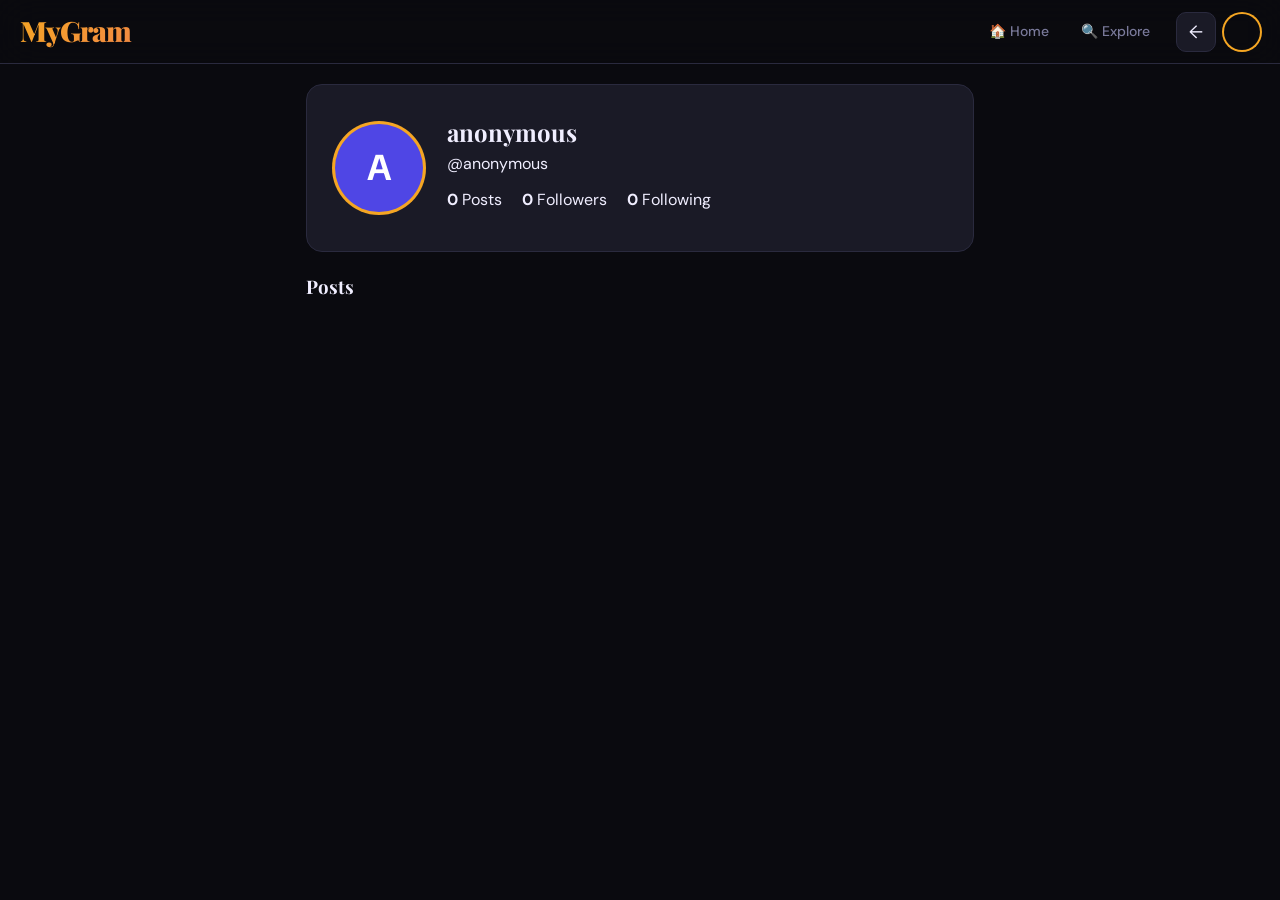
==== commit a49e73ab: "Ho gya" ====
--- a/pages/profile.html
+++ b/pages/profile.html
@@ -64,114 +64,41 @@
 <script src="../js/auth.js"></script>
 
 <script>
-// requireAuth();
 
-const me = localStorage.getItem("currentUser") || "anonymous";
+// ===== USER =====
+const params = new URLSearchParams(window.location.search);
+const user = params.get("user") || localStorage.getItem("currentUser") || "anonymous";
 
-// FIXED ❗
-const params = new URLSearchParams(window.location.search);
-const viewUser = params.get('user') || me;
-const isOwnProfile = viewUser === me;
+console.log("Profile user:", user);
 
-// Avatar
-const navAv = document.getElementById('nav-avatar');
-navAv.textContent = me.charAt(0).toUpperCase();
-navAv.style.background = "#4f46e5";
+// ===== INIT =====
+document.addEventListener("DOMContentLoaded", () => {
 
-// HEADER
-function renderProfileHeader() {
-  const userData = Storage.findUser(viewUser) || { username: viewUser, bio: '' };
-  const posts = Storage.getPostsByUser(viewUser);
-  const followers = Storage.getFollowers(viewUser);
-  const following = Storage.getFollowing(viewUser);
+  document.getElementById("profile-username").textContent = user;
+  document.getElementById("profile-handle").textContent = "@" + user;
 
-  document.getElementById('profile-avatar-lg').textContent = avatarLetter(viewUser);
-  document.getElementById('profile-avatar-lg').style.background = avatarColor(viewUser);
-
-  document.getElementById('profile-username').textContent = viewUser;
-  document.getElementById('profile-handle').textContent = '@' + viewUser;
-  document.getElementById('profile-bio').textContent = userData.bio || '';
-
-  document.getElementById('profile-post-count').textContent = posts.length;
-  document.getElementById('profile-follower-count').textContent = followers.length;
-  document.getElementById('profile-following-count').textContent = following.length;
-
-  const actions = document.getElementById('profile-actions');
-
-  if (isOwnProfile) {
-    actions.innerHTML = `<button onclick="toggleEditBio()">Edit Bio</button>`;
-  } else {
-    const isFollowing = Storage.isFollowing(me, viewUser);
-    actions.innerHTML = 
-      `<button onclick="toggleFollow()" id="followBtn">
-        ${isFollowing ? 'Following' : 'Follow'}
-      </button>`;
-  }
-}
-
-// FOLLOW
-function toggleFollow() {
-  const now = Storage.toggleFollow(me, viewUser);
-  document.getElementById('followBtn').textContent = now ? 'Following' : 'Follow';
-}
-
-// EDIT BIO
-function toggleEditBio() {
-  const el = document.getElementById('edit-bio-wrap');
-  el.style.display = el.style.display === 'none' ? 'block' : 'none';
-}
-
-function saveBio() {
-  const bio = document.getElementById('bio-input').value;
-  const users = Storage.getUsers();
-  const i = users.findIndex(u => u.username === me);
-  if (i !== -1) {
-    users[i].bio = bio;
-    Storage.saveUsers(users);
+  const avatar = document.getElementById("profile-avatar-lg");
+  if (avatar) {
+    avatar.textContent = user.charAt(0).toUpperCase();
+    avatar.style.background = "#4f46e5";
   }
 
-  document.getElementById('profile-bio').textContent = bio;
-  document.getElementById('edit-bio-wrap').style.display = 'none';
-}
+  loadProfilePosts();
+  loadFollowerCount();
+  loadFollowingCount();
+});
 
-// POSTS
-function loadProfile() {
-  const user = localStorage.getItem("currentUser") || "anonymous";
-
-  console.log("User:", user);
-
-  document.getElementById("profile-username").innerText = user;
-
+// ===== POSTS =====
+function loadProfilePosts() {
   fetch("https://mygram-1-ek8g.onrender.com/api/posts")
     .then(res => res.json())
     .then(posts => {
-      console.log("All posts:", posts);
 
       const myPosts = posts.filter(p => p.username === user);
 
-      console.log("My posts:", myPosts);
-
-      document.getElementById("profile-post-count").innerText = myPosts.length;
-    });
-}
-
-
-function renderProfileGrid() {
-  const user = localStorage.getItem("currentUser") || "anonymous";
-
-  fetch("https://mygram-1-ek8g.onrender.com/api/posts")
-    .then(res => res.json())
-    .then(posts => {
-      const myPosts = posts.filter(p => p.username === user);
+      document.getElementById("profile-post-count").textContent = myPosts.length;
 
       const grid = document.getElementById("profile-grid");
-
-      console.log("Rendering posts:", myPosts);
-
-      if (!grid) {
-        console.error("profile-grid not found ❌");
-        return;
-      }
 
       if (myPosts.length === 0) {
         document.getElementById("profile-no-posts").style.display = "block";
@@ -181,62 +108,30 @@
 
       document.getElementById("profile-no-posts").style.display = "none";
 
-      grid.innerHTML = myPosts.map(p => `
-        <div style="border:1px solid #444;padding:10px;margin:5px">
+      grid.innerHTML = myPosts.map(p => 
+        `<div style="border:1px solid #444;padding:10px;margin:5px">
           ${p.content}
-        </div>
-      `).join('');
+        </div>`
+      ).join('');
     });
 }
 
-
-// INIT
-loadProfile();
-renderProfileGrid();
-function deletePost(id) {
-  fetch(`https://mygram-1-ek8g.onrender.com/api/posts/${id}`, {
-    method: "DELETE"
-  })
-  .then(() => {
-    renderProfileGrid();
-    loadProfile(); // update count
-  });
-}
-// ===== BASIC USER =====
-
-// ===== AUTH CHECK (optional) =====
-function requireAuth() {
-  const user = localStorage.getItem("currentUser");
-  if (!user) {
-    alert("Login first");
-    window.location.href = "login.html";
-  }
+// ===== FOLLOW COUNTS =====
+async function loadFollowerCount() {
+  const res = await fetch(
+    `https://mygram-1-ek8g.onrender.com/api/follow/followers/${user}`
+  );
+  const data = await res.json();
+  document.getElementById("profile-follower-count").textContent = data.length;
 }
 
-// ===== AVATAR =====
-function avatarLetter(name) {
-  return name ? name.charAt(0).toUpperCase() : "?";
+async function loadFollowingCount() {
+  const res = await fetch(
+    `https://mygram-1-ek8g.onrender.com/api/follow/following/${user}`
+  );
+  const data = await res.json();
+  document.getElementById("profile-following-count").textContent = data.length;
 }
-
-function avatarColor(name) {
-  const colors = ["#ff6b6b", "#6bcB77", "#4d96ff", "#feca57"];
-  return colors[name.length % colors.length];
-}
-
-// ===== SIMPLE TOAST =====
-function showToast(msg) {
-  alert(msg); // simple for now
-}
-
-// ===== FOLLOW (dummy for now) =====
-function toggleProfileFollow() {
-  alert("Follow feature coming soon");
-}
-
-// INIT
-renderProfileHeader();
-renderProfileGrid();
-loadProfile();
 
 </script>
 
